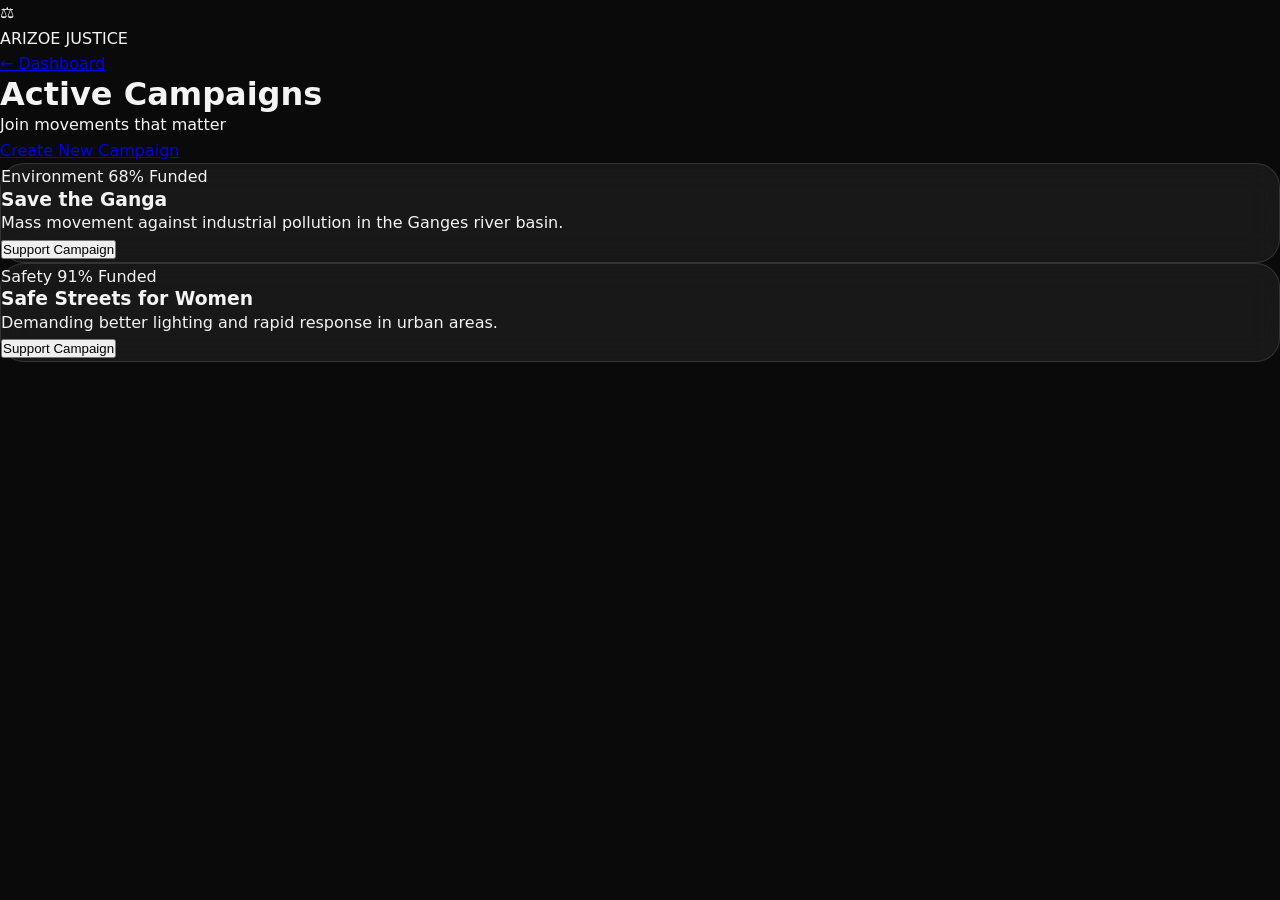
==== campaigns.html @ 851805fa "Create campaigns.html" ====
<!DOCTYPE html>
<html lang="en">
<head>
    <meta charset="UTF-8">
    <meta name="viewport" content="width=device-width, initial-scale=1.0">
    <meta name="description" content="ARIZOE JUSTICE - Campaigns">
    <title>Campaigns • ARIZOE JUSTICE</title>
    <link rel="stylesheet" href="style.css">
    <link rel="stylesheet" href="https://cdnjs.cloudflare.com/ajax/libs/font-awesome/6.5.1/css/all.min.css">
</head>
<body class="bg-zinc-950 text-zinc-100 min-h-screen">
    <!-- TOP BAR -->
    <header class="bg-zinc-900 border-b border-zinc-800 sticky top-0 z-50">
        <div class="max-w-screen-2xl mx-auto px-8 py-5 flex items-center justify-between">
            <div class="flex items-center gap-x-4">
                <div class="w-10 h-10 bg-gradient-to-br from-blue-500 to-cyan-400 rounded-2xl flex items-center justify-center text-3xl">⚖️</div>
                <div>
                    <span class="font-bold tracking-tighter text-3xl">ARIZOE</span>
                    <span class="font-bold tracking-tighter text-blue-400 text-3xl">JUSTICE</span>
                </div>
            </div>
            <a href="dashboard.html" class="text-blue-400 hover:text-blue-300">← Dashboard</a>
        </div>
    </header>

    <div class="max-w-6xl mx-auto px-6 py-12">
        <div class="flex justify-between items-end mb-12">
            <div>
                <h1 class="text-4xl font-bold tracking-tighter">Active Campaigns</h1>
                <p class="text-zinc-400">Join movements that matter</p>
            </div>
            <a href="#" class="bg-blue-600 hover:bg-blue-700 px-8 py-4 rounded-3xl">Create New Campaign</a>
        </div>

        <div class="grid md:grid-cols-2 lg:grid-cols-3 gap-8">
            <!-- Campaign Card 1 -->
            <div class="glass rounded-3xl overflow-hidden">
                <div class="h-48 bg-gradient-to-br from-teal-600 to-cyan-600"></div>
                <div class="p-8">
                    <div class="flex justify-between text-sm mb-4">
                        <span class="text-teal-400">Environment</span>
                        <span>68% Funded</span>
                    </div>
                    <h3 class="font-semibold text-xl mb-2">Save the Ganga</h3>
                    <p class="text-zinc-400 text-sm line-clamp-3">Mass movement against industrial pollution in the Ganges river basin.</p>
                    <button class="mt-8 w-full py-4 bg-white text-zinc-900 rounded-3xl font-semibold">Support Campaign</button>
                </div>
            </div>

            <!-- Campaign Card 2 -->
            <div class="glass rounded-3xl overflow-hidden">
                <div class="h-48 bg-gradient-to-br from-rose-600 to-pink-600"></div>
                <div class="p-8">
                    <div class="flex justify-between text-sm mb-4">
                        <span class="text-rose-400">Safety</span>
                        <span>91% Funded</span>
                    </div>
                    <h3 class="font-semibold text-xl mb-2">Safe Streets for Women</h3>
                    <p class="text-zinc-400 text-sm line-clamp-3">Demanding better lighting and rapid response in urban areas.</p>
                    <button class="mt-8 w-full py-4 bg-white text-zinc-900 rounded-3xl font-semibold">Support Campaign</button>
                </div>
            </div>
        </div>
    </div>

    <script src="script.js"></script>
</body>
</html>
---- style.css ----
/* ============================================= */
/* ARIZOE JUSTICE - style.css                  */
/* Modern Dark + Blue Gradient Theme           */
/* Glassmorphism | Mobile-First | Premium UI   */
/* ============================================= */

:root {
    /* Core Colors */
    --primary-blue: #3b82f6;
    --primary-blue-light: #60a5fa;
    --primary-cyan: #22d3ee;
    --dark-bg: #0a0a0a;
    --dark-surface: #171717;
    --dark-card: #262626;
    --text-primary: #f4f4f5;
    --text-secondary: #a3a3a3;
    --accent-emerald: #10b981;
    
    /* Gradients */
    --hero-gradient: linear-gradient(135deg, #0f172a 0%, #1e3a8a 100%);
    --blue-gradient: linear-gradient(90deg, #3b82f6, #22d3ee);
    
    /* Glassmorphism */
    --glass-bg: rgba(255, 255, 255, 0.06);
    --glass-border: rgba(255, 255, 255, 0.12);
    
    /* Typography */
    --font-heading: 'Playfair Display', system-ui, sans-serif;
    --font-body: 'Inter', system-ui, sans-serif;
}

/* Reset & Base Styles */
*,
*::before,
*::after {
    margin: 0;
    padding: 0;
    box-sizing: border-box;
}

body {
    font-family: var(--font-body);
    background-color: var(--dark-bg);
    color: var(--text-primary);
    line-height: 1.6;
    overflow-x: hidden;
}

h1, h2, h3, h4 {
    font-family: var(--font-heading);
    line-height: 1.1;
    font-weight: 700;
}

/* Utility Classes */
.container {
    max-width: 1280px;
    margin-left: auto;
    margin-right: auto;
    padding-left: 1.5rem;
    padding-right: 1.5rem;
}

.section-padding {
    padding-top: 6rem;
    padding-bottom: 6rem;
}

.glass {
    background: var(--glass-bg);
    backdrop-filter: blur(16px);
    border: 1px solid var(--glass-border);
    border-radius: 1.5rem;
}

.card-hover {
    transition: all 0.4s cubic-bezier(0.4, 0, 0.2, 1);
}

.card-hover:hover {
    transform: translateY(-12px);
    box-shadow: 0 30px 60px -15px rgb(59 130 246 / 0.25);
}

/* NAVIGATION */
nav {
    background-color: rgba(10, 10, 10, 0.95);
    backdrop-filter: blur(20px);
    border-bottom: 1px solid rgba(63, 63, 70, 0.6);
    position: sticky;
    top: 0;
    z-index: 1000;
    transition: all 0.3s ease;
}

.nav-logo {
    display: flex;
    align-items: center;
    gap: 12px;
    font-size: 1.75rem;
    font-weight: 800;
    letter-spacing: -0.05em;
}

.nav-menu {
    display: flex;
    align-items: center;
    gap: 2rem;
    list-style: none;
}

.nav-link {
    color: #d4d4d8;
    text-decoration: none;
    font-weight: 500;
    transition: all 0.3s ease;
    position: relative;
}

.nav-link:hover {
    color: var(--primary-blue-light);
}

.nav-link::after {
    content: '';
    position: absolute;
    width: 0;
    height: 2px;
    bottom: -4px;
    left: 0;
    background: var(--blue-gradient);
    transition: width 0.3s ease;
}

.nav-link:hover::after {
    width: 100%;
}

.login-btn {
    background: white;
    color: #0a0a0a;
    padding: 14px 32px;
    border-radius: 9999px;
    font-weight: 600;
    border: none;
    cursor: pointer;
    transition: all 0.3s ease;
}

.login-btn:hover {
    background: #bae6fd;
    transform: scale(1.05);
}

/* HERO */
.hero {
    min-height: 100vh;
    background: var(--hero-gradient);
    display: flex;
    align-items: center;
    position: relative;
    overflow: hidden;
}

.hero::before {
    content: '';
    position: absolute;
    inset: 0;
    background: radial-gradient(circle at 80% 30%, rgba(59, 130, 246, 0.35), transparent 60%);
    pointer-events: none;
}

.hero-content h1 {
    font-size: clamp(3rem, 8vw, 5.5rem);
    line-height: 1.05;
    letter-spacing: -0.04em;
}

.hero-content .subtitle {
    font-size: 1.35rem;
    color: #a3a3a3;
    max-width: 480px;
}

.hero-buttons {
    display: flex;
    flex-wrap: wrap;
    gap: 1rem;
}

.btn-primary {
    background: var(--primary-blue);
    color: white;
    padding: 18px 40px;
    border-radius: 9999px;
    font-size: 1.1rem;
    font-weight: 600;
    display: inline-flex;
    align-items: center;
    gap: 12px;
    border: none;
    cursor: pointer;
    transition: all 0.4s cubic-bezier(0.4, 0, 0.2, 1);
}

.btn-primary:hover {
    background: #2563eb;
    transform: translateY(-3px);
    box-shadow: 0 20px 25px -5px rgb(59 130 246 / 0.4);
}

.btn-secondary {
    background: transparent;
    color: white;
    border: 2px solid rgba(255,255,255,0.4);
    padding: 18px 40px;
    border-radius: 9999px;
    font-size: 1.1rem;
    font-weight: 600;
    transition: all 0.4s ease;
}

.btn-secondary:hover {
    border-color: white;
    background: rgba(255,255,255,0.1);
}

/* SOCIAL NETWORK SECTION */
.social-grid {
    display: grid;
    grid-template-columns: repeat(auto-fit, minmax(140px, 1fr));
    gap: 1.5rem;
}

.social-card {
    padding: 2rem 1.5rem;
    text-align: center;
    transition: all 0.4s ease;
}

.social-card:hover {
    transform: translateY(-8px);
}

/* MOVEMENT SECTION */
.value-card {
    padding: 2.5rem;
    height: 100%;
    transition: all 0.4s ease;
}

.value-card:hover {
    transform: translateY(-15px);
}

/* CAMPAIGNS */
.campaign-card {
    background: var(--dark-card);
    border-radius: 1.75rem;
    overflow: hidden;
    transition: all 0.5s cubic-bezier(0.4, 0, 0.2, 1);
}

.campaign-card:hover {
    transform: scale(1.03);
}

.progress-bar {
    height: 6px;
    background: var(--blue-gradient);
    border-radius: 9999px;
}

/* COMPLAINT PORTAL */
.complaint-grid {
    display: grid;
    grid-template-columns: repeat(auto-fit, minmax(260px, 1fr));
    gap: 2rem;
}

/* AI FACT CHECK */
.ai-card {
    transition: all 0.4s ease;
}

.ai-card:hover {
    border-color: var(--primary-cyan);
}

/* LAW LIBRARY */
.law-grid {
    display: grid;
    grid-template-columns: repeat(auto-fit, minmax(240px, 1fr));
    gap: 1.75rem;
}

.law-card {
    padding: 2.25rem;
    height: 260px;
    display: flex;
    flex-direction: column;
    justify-content: space-between;
    transition: all 0.4s ease;
}

/* DASHBOARD COUNTERS */
.counter {
    font-size: 3.25rem;
    font-weight: 700;
    font-family: monospace;
    background: linear-gradient(90deg, #60a5fa, #a5f3fc);
    -webkit-background-clip: text;
    -webkit-text-fill-color: transparent;
}

/* NEWS & VIDEO CARDS */
.news-card,
.video-card {
    transition: all 0.4s ease;
}

.news-card:hover img,
.video-card:hover img {
    transform: scale(1.08);
}

/* FOOTER */
footer {
    background: #050505;
}

/* Responsive Adjustments */
@media (max-width: 768px) {
    .nav-menu {
        display: none;
    }
    
    .hero-content h1 {
        font-size: 3.2rem;
    }
    
    .section-padding {
        padding-top: 4rem;
        padding-bottom: 4rem;
    }
}

@media (min-width: 1024px) {
    .hero-content {
        max-width: 580px;
    }
}

/* Animations */
@keyframes fadeInUp {
    from {
        opacity: 0;
        transform: translateY(40px);
    }
    to {
        opacity: 1;
        transform: translateY(0);
    }
}

.fade-in-up {
    animation: fadeInUp 0.8s ease forwards;
}

/* Scroll Indicator */
.scroll-indicator {
    animation: bounce 2s infinite;
}

@keyframes bounce {
    0%, 20% { transform: translateY(0); }
    50% { transform: translateY(15px); }
    80%, 100% { transform: translateY(0); }
}

/* Button Focus States for Accessibility */
button:focus-visible,
a:focus-visible {
    outline: 3px solid var(--primary-blue-light);
    outline-offset: 4px;
}

/* Final Polish */
body {
    scroll-behavior: smooth;
      }
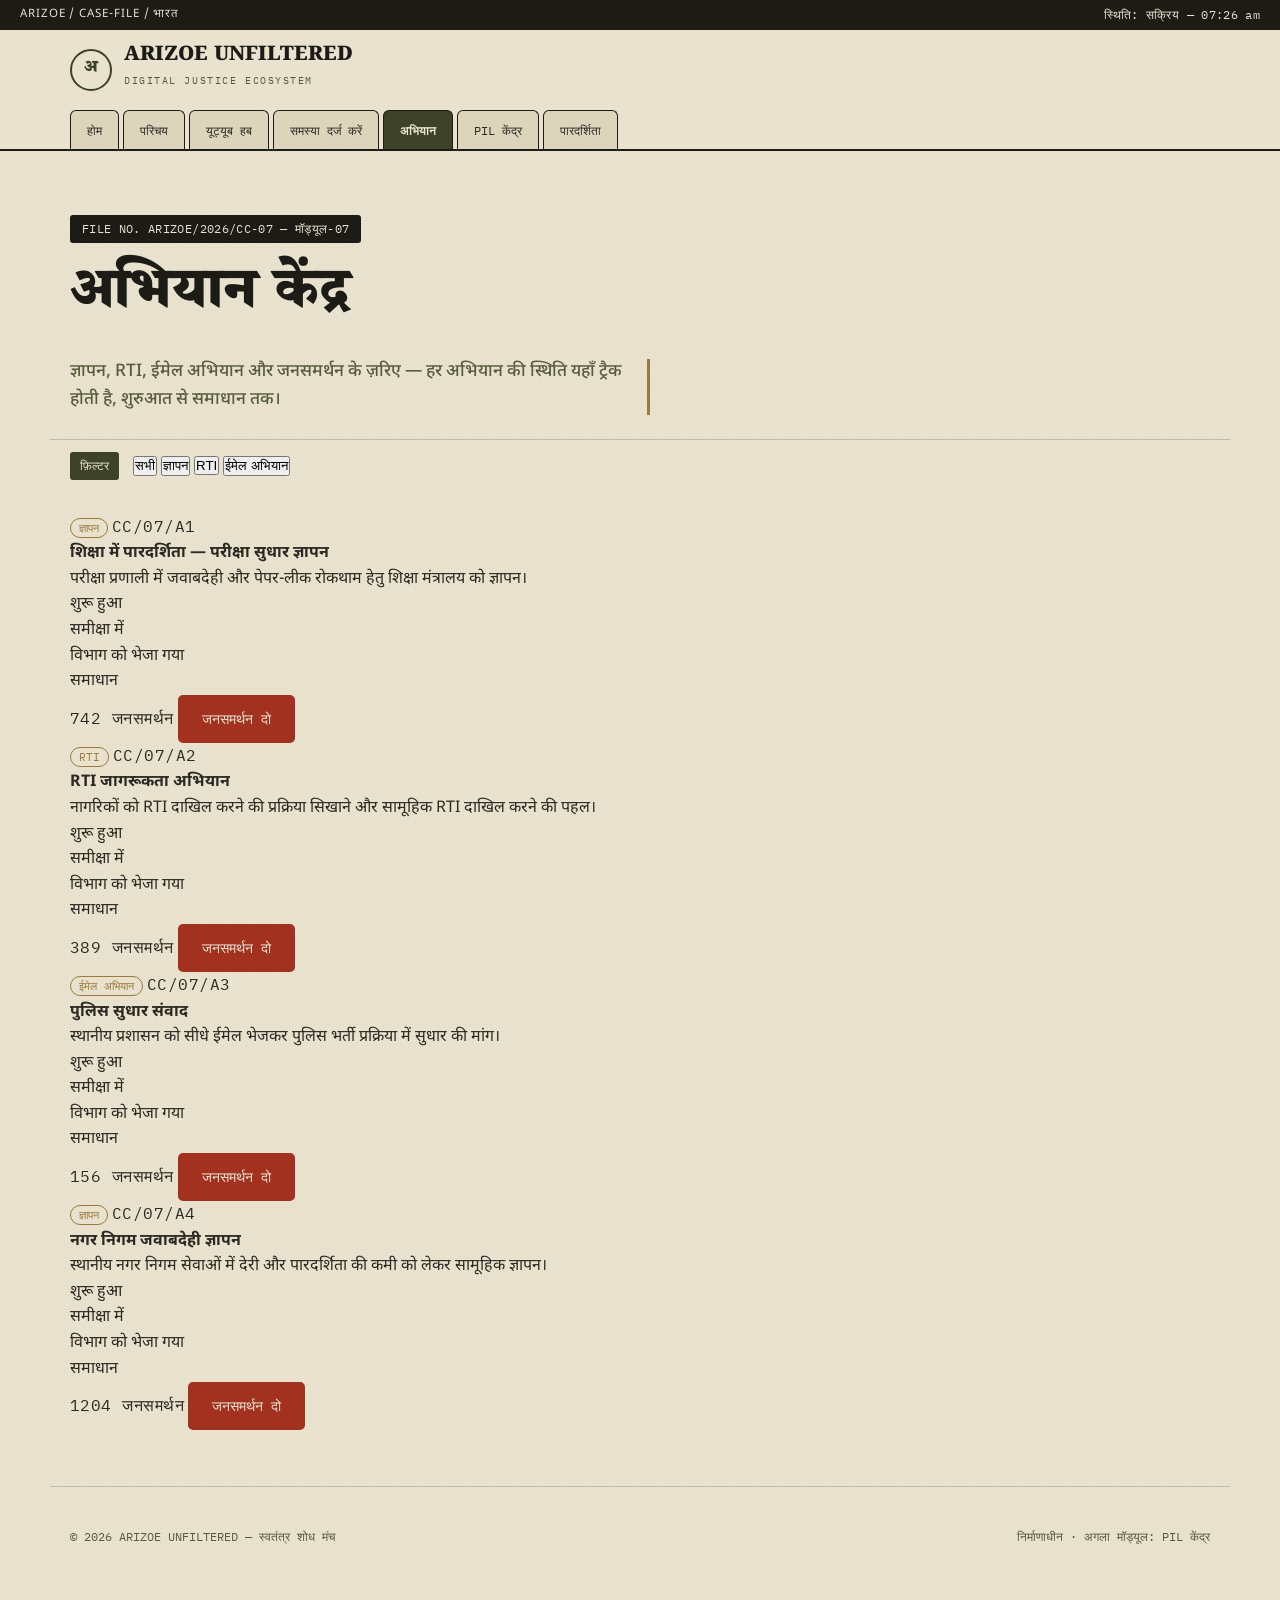
==== commit b5ac7a79: "Update campaigns.html" ====
--- a/campaigns.html
+++ b/campaigns.html
@@ -1,68 +1,154 @@
 <!DOCTYPE html>
-<html lang="en">
+<html lang="hi">
 <head>
-    <meta charset="UTF-8">
-    <meta name="viewport" content="width=device-width, initial-scale=1.0">
-    <meta name="description" content="ARIZOE JUSTICE - Campaigns">
-    <title>Campaigns • ARIZOE JUSTICE</title>
-    <link rel="stylesheet" href="style.css">
-    <link rel="stylesheet" href="https://cdnjs.cloudflare.com/ajax/libs/font-awesome/6.5.1/css/all.min.css">
+<meta charset="UTF-8">
+<meta name="viewport" content="width=device-width, initial-scale=1.0">
+<title>अभियान केंद्र — ARIZOE UNFILTERED</title>
+<link rel="preconnect" href="https://fonts.googleapis.com">
+<link href="https://fonts.googleapis.com/css2?family=Noto+Serif+Devanagari:wght@500;700;900&family=Noto+Sans+Devanagari:wght@400;500;600&family=IBM+Plex+Mono:wght@400;500;600&display=swap" rel="stylesheet">
+<link rel="stylesheet" href="style.css">
 </head>
-<body class="bg-zinc-950 text-zinc-100 min-h-screen">
-    <!-- TOP BAR -->
-    <header class="bg-zinc-900 border-b border-zinc-800 sticky top-0 z-50">
-        <div class="max-w-screen-2xl mx-auto px-8 py-5 flex items-center justify-between">
-            <div class="flex items-center gap-x-4">
-                <div class="w-10 h-10 bg-gradient-to-br from-blue-500 to-cyan-400 rounded-2xl flex items-center justify-center text-3xl">⚖️</div>
-                <div>
-                    <span class="font-bold tracking-tighter text-3xl">ARIZOE</span>
-                    <span class="font-bold tracking-tighter text-blue-400 text-3xl">JUSTICE</span>
-                </div>
-            </div>
-            <a href="dashboard.html" class="text-blue-400 hover:text-blue-300">← Dashboard</a>
+<body>
+
+<div class="filestrip">
+  <span>ARIZOE / CASE-FILE / भारत</span>
+  <span class="mono" id="liveClock">स्थिति: सक्रिय</span>
+</div>
+
+<header>
+  <div class="navbar">
+    <div class="brand">
+      <a href="index.html" style="display:flex;align-items:center;gap:12px;">
+        <div class="seal">अ</div>
+        <div class="brand-text">
+          <h1>ARIZOE UNFILTERED</h1>
+          <span>Digital Justice Ecosystem</span>
         </div>
-    </header>
+      </a>
+    </div>
+  </div>
+  <nav class="tabs">
+    <a href="index.html#home" data-tab>होम</a>
+    <a href="index.html#about" data-tab>परिचय</a>
+    <a href="index.html#hub" data-tab>यूट्यूब हब</a>
+    <a href="complaint.html" data-tab>समस्या दर्ज करें</a>
+    <a href="campaigns.html" class="active" data-tab>अभियान</a>
+    <a href="pil.html" data-tab>PIL केंद्र</a>
+    <a href="#" data-tab data-soon>पारदर्शिता</a>
+  </nav>
+</header>
 
-    <div class="max-w-6xl mx-auto px-6 py-12">
-        <div class="flex justify-between items-end mb-12">
-            <div>
-                <h1 class="text-4xl font-bold tracking-tighter">Active Campaigns</h1>
-                <p class="text-zinc-400">Join movements that matter</p>
-            </div>
-            <a href="#" class="bg-blue-600 hover:bg-blue-700 px-8 py-4 rounded-3xl">Create New Campaign</a>
-        </div>
+<section class="hero" style="padding-bottom:24px;">
+  <span class="file-tag mono">FILE NO. ARIZOE/2026/CC-07 — मॉड्यूल-07</span>
+  <h2>अभियान केंद्र</h2>
+  <p class="hero-quote">ज्ञापन, RTI, ईमेल अभियान और जनसमर्थन के ज़रिए — हर अभियान की स्थिति यहाँ ट्रैक होती है, शुरुआत से समाधान तक।</p>
+</section>
 
-        <div class="grid md:grid-cols-2 lg:grid-cols-3 gap-8">
-            <!-- Campaign Card 1 -->
-            <div class="glass rounded-3xl overflow-hidden">
-                <div class="h-48 bg-gradient-to-br from-teal-600 to-cyan-600"></div>
-                <div class="p-8">
-                    <div class="flex justify-between text-sm mb-4">
-                        <span class="text-teal-400">Environment</span>
-                        <span>68% Funded</span>
-                    </div>
-                    <h3 class="font-semibold text-xl mb-2">Save the Ganga</h3>
-                    <p class="text-zinc-400 text-sm line-clamp-3">Mass movement against industrial pollution in the Ganges river basin.</p>
-                    <button class="mt-8 w-full py-4 bg-white text-zinc-900 rounded-3xl font-semibold">Support Campaign</button>
-                </div>
-            </div>
+<section class="module" style="padding-top:12px;">
+  <div class="module-head">
+    <span class="module-num">फ़िल्टर</span>
+    <div class="filter-row" id="filterRow">
+      <button class="filter-chip active" data-filter="all">सभी</button>
+      <button class="filter-chip" data-filter="ज्ञापन">ज्ञापन</button>
+      <button class="filter-chip" data-filter="RTI">RTI</button>
+      <button class="filter-chip" data-filter="ईमेल अभियान">ईमेल अभियान</button>
+    </div>
+  </div>
 
-            <!-- Campaign Card 2 -->
-            <div class="glass rounded-3xl overflow-hidden">
-                <div class="h-48 bg-gradient-to-br from-rose-600 to-pink-600"></div>
-                <div class="p-8">
-                    <div class="flex justify-between text-sm mb-4">
-                        <span class="text-rose-400">Safety</span>
-                        <span>91% Funded</span>
-                    </div>
-                    <h3 class="font-semibold text-xl mb-2">Safe Streets for Women</h3>
-                    <p class="text-zinc-400 text-sm line-clamp-3">Demanding better lighting and rapid response in urban areas.</p>
-                    <button class="mt-8 w-full py-4 bg-white text-zinc-900 rounded-3xl font-semibold">Support Campaign</button>
-                </div>
-            </div>
-        </div>
+  <div class="campaign-list" id="campaignList">
+
+    <div class="campaign-card" data-type="ज्ञापन">
+      <div class="campaign-top">
+        <span class="pill">ज्ञापन</span>
+        <span class="campaign-id mono">CC/07/A1</span>
+      </div>
+      <h4>शिक्षा में पारदर्शिता — परीक्षा सुधार ज्ञापन</h4>
+      <p>परीक्षा प्रणाली में जवाबदेही और पेपर-लीक रोकथाम हेतु शिक्षा मंत्रालय को ज्ञापन।</p>
+
+      <div class="status-track">
+        <div class="status-step done">शुरू हुआ</div>
+        <div class="status-step done">समीक्षा में</div>
+        <div class="status-step active">विभाग को भेजा गया</div>
+        <div class="status-step">समाधान</div>
+      </div>
+
+      <div class="campaign-foot">
+        <span class="support-count mono"><span class="count-num">742</span> जनसमर्थन</span>
+        <button class="btn btn-primary support-btn">जनसमर्थन दो</button>
+      </div>
     </div>
 
-    <script src="script.js"></script>
+    <div class="campaign-card" data-type="RTI">
+      <div class="campaign-top">
+        <span class="pill">RTI</span>
+        <span class="campaign-id mono">CC/07/A2</span>
+      </div>
+      <h4>RTI जागरूकता अभियान</h4>
+      <p>नागरिकों को RTI दाखिल करने की प्रक्रिया सिखाने और सामूहिक RTI दाखिल करने की पहल।</p>
+
+      <div class="status-track">
+        <div class="status-step done">शुरू हुआ</div>
+        <div class="status-step active">समीक्षा में</div>
+        <div class="status-step">विभाग को भेजा गया</div>
+        <div class="status-step">समाधान</div>
+      </div>
+
+      <div class="campaign-foot">
+        <span class="support-count mono"><span class="count-num">389</span> जनसमर्थन</span>
+        <button class="btn btn-primary support-btn">जनसमर्थन दो</button>
+      </div>
+    </div>
+
+    <div class="campaign-card" data-type="ईमेल अभियान">
+      <div class="campaign-top">
+        <span class="pill">ईमेल अभियान</span>
+        <span class="campaign-id mono">CC/07/A3</span>
+      </div>
+      <h4>पुलिस सुधार संवाद</h4>
+      <p>स्थानीय प्रशासन को सीधे ईमेल भेजकर पुलिस भर्ती प्रक्रिया में सुधार की मांग।</p>
+
+      <div class="status-track">
+        <div class="status-step active">शुरू हुआ</div>
+        <div class="status-step">समीक्षा में</div>
+        <div class="status-step">विभाग को भेजा गया</div>
+        <div class="status-step">समाधान</div>
+      </div>
+
+      <div class="campaign-foot">
+        <span class="support-count mono"><span class="count-num">156</span> जनसमर्थन</span>
+        <button class="btn btn-primary support-btn">जनसमर्थन दो</button>
+      </div>
+    </div>
+
+    <div class="campaign-card" data-type="ज्ञापन">
+      <div class="campaign-top">
+        <span class="pill">ज्ञापन</span>
+        <span class="campaign-id mono">CC/07/A4</span>
+      </div>
+      <h4>नगर निगम जवाबदेही ज्ञापन</h4>
+      <p>स्थानीय नगर निगम सेवाओं में देरी और पारदर्शिता की कमी को लेकर सामूहिक ज्ञापन।</p>
+
+      <div class="status-track">
+        <div class="status-step done">शुरू हुआ</div>
+        <div class="status-step done">समीक्षा में</div>
+        <div class="status-step done">विभाग को भेजा गया</div>
+        <div class="status-step active">समाधान</div>
+      </div>
+
+      <div class="campaign-foot">
+        <span class="support-count mono"><span class="count-num">1204</span> जनसमर्थन</span>
+        <button class="btn btn-primary support-btn">जनसमर्थन दो</button>
+      </div>
+    </div>
+
+  </div>
+</section>
+
+<footer>
+  <span>© 2026 ARIZOE UNFILTERED — स्वतंत्र शोध मंच</span>
+  <span>निर्माणाधीन · अगला मॉड्यूल: PIL केंद्र</span>
+</footer>
+
+<script src="script.js"></script>
 </body>
 </html>
--- a/style.css
+++ b/style.css
@@ -1,391 +1,370 @@
-/* ============================================= */
-/* ARIZOE JUSTICE - style.css                  */
-/* Modern Dark + Blue Gradient Theme           */
-/* Glassmorphism | Mobile-First | Premium UI   */
-/* ============================================= */
-
-:root {
-    /* Core Colors */
-    --primary-blue: #3b82f6;
-    --primary-blue-light: #60a5fa;
-    --primary-cyan: #22d3ee;
-    --dark-bg: #0a0a0a;
-    --dark-surface: #171717;
-    --dark-card: #262626;
-    --text-primary: #f4f4f5;
-    --text-secondary: #a3a3a3;
-    --accent-emerald: #10b981;
-    
-    /* Gradients */
-    --hero-gradient: linear-gradient(135deg, #0f172a 0%, #1e3a8a 100%);
-    --blue-gradient: linear-gradient(90deg, #3b82f6, #22d3ee);
-    
-    /* Glassmorphism */
-    --glass-bg: rgba(255, 255, 255, 0.06);
-    --glass-border: rgba(255, 255, 255, 0.12);
-    
-    /* Typography */
-    --font-heading: 'Playfair Display', system-ui, sans-serif;
-    --font-body: 'Inter', system-ui, sans-serif;
-}
-
-/* Reset & Base Styles */
-*,
-*::before,
-*::after {
-    margin: 0;
-    padding: 0;
-    box-sizing: border-box;
-}
-
-body {
-    font-family: var(--font-body);
-    background-color: var(--dark-bg);
-    color: var(--text-primary);
-    line-height: 1.6;
-    overflow-x: hidden;
-}
-
-h1, h2, h3, h4 {
-    font-family: var(--font-heading);
-    line-height: 1.1;
-    font-weight: 700;
-}
-
-/* Utility Classes */
-.container {
-    max-width: 1280px;
-    margin-left: auto;
-    margin-right: auto;
-    padding-left: 1.5rem;
-    padding-right: 1.5rem;
-}
-
-.section-padding {
-    padding-top: 6rem;
-    padding-bottom: 6rem;
-}
-
-.glass {
-    background: var(--glass-bg);
-    backdrop-filter: blur(16px);
-    border: 1px solid var(--glass-border);
-    border-radius: 1.5rem;
-}
-
-.card-hover {
-    transition: all 0.4s cubic-bezier(0.4, 0, 0.2, 1);
-}
-
-.card-hover:hover {
-    transform: translateY(-12px);
-    box-shadow: 0 30px 60px -15px rgb(59 130 246 / 0.25);
-}
-
-/* NAVIGATION */
-nav {
-    background-color: rgba(10, 10, 10, 0.95);
-    backdrop-filter: blur(20px);
-    border-bottom: 1px solid rgba(63, 63, 70, 0.6);
-    position: sticky;
-    top: 0;
-    z-index: 1000;
-    transition: all 0.3s ease;
-}
-
-.nav-logo {
-    display: flex;
-    align-items: center;
-    gap: 12px;
-    font-size: 1.75rem;
-    font-weight: 800;
-    letter-spacing: -0.05em;
-}
-
-.nav-menu {
-    display: flex;
-    align-items: center;
-    gap: 2rem;
-    list-style: none;
-}
-
-.nav-link {
-    color: #d4d4d8;
-    text-decoration: none;
-    font-weight: 500;
-    transition: all 0.3s ease;
-    position: relative;
-}
-
-.nav-link:hover {
-    color: var(--primary-blue-light);
-}
-
-.nav-link::after {
-    content: '';
-    position: absolute;
-    width: 0;
-    height: 2px;
-    bottom: -4px;
-    left: 0;
-    background: var(--blue-gradient);
-    transition: width 0.3s ease;
-}
-
-.nav-link:hover::after {
-    width: 100%;
-}
-
-.login-btn {
-    background: white;
-    color: #0a0a0a;
-    padding: 14px 32px;
-    border-radius: 9999px;
-    font-weight: 600;
-    border: none;
-    cursor: pointer;
-    transition: all 0.3s ease;
-}
-
-.login-btn:hover {
-    background: #bae6fd;
-    transform: scale(1.05);
-}
-
-/* HERO */
-.hero {
-    min-height: 100vh;
-    background: var(--hero-gradient);
-    display: flex;
-    align-items: center;
-    position: relative;
-    overflow: hidden;
-}
-
-.hero::before {
-    content: '';
-    position: absolute;
-    inset: 0;
-    background: radial-gradient(circle at 80% 30%, rgba(59, 130, 246, 0.35), transparent 60%);
-    pointer-events: none;
-}
-
-.hero-content h1 {
-    font-size: clamp(3rem, 8vw, 5.5rem);
-    line-height: 1.05;
-    letter-spacing: -0.04em;
-}
-
-.hero-content .subtitle {
-    font-size: 1.35rem;
-    color: #a3a3a3;
-    max-width: 480px;
-}
-
-.hero-buttons {
-    display: flex;
-    flex-wrap: wrap;
-    gap: 1rem;
-}
-
-.btn-primary {
-    background: var(--primary-blue);
-    color: white;
-    padding: 18px 40px;
-    border-radius: 9999px;
-    font-size: 1.1rem;
-    font-weight: 600;
-    display: inline-flex;
-    align-items: center;
-    gap: 12px;
-    border: none;
-    cursor: pointer;
-    transition: all 0.4s cubic-bezier(0.4, 0, 0.2, 1);
-}
-
-.btn-primary:hover {
-    background: #2563eb;
-    transform: translateY(-3px);
-    box-shadow: 0 20px 25px -5px rgb(59 130 246 / 0.4);
-}
-
-.btn-secondary {
-    background: transparent;
-    color: white;
-    border: 2px solid rgba(255,255,255,0.4);
-    padding: 18px 40px;
-    border-radius: 9999px;
-    font-size: 1.1rem;
-    font-weight: 600;
-    transition: all 0.4s ease;
-}
-
-.btn-secondary:hover {
-    border-color: white;
-    background: rgba(255,255,255,0.1);
-}
-
-/* SOCIAL NETWORK SECTION */
-.social-grid {
-    display: grid;
-    grid-template-columns: repeat(auto-fit, minmax(140px, 1fr));
-    gap: 1.5rem;
-}
-
-.social-card {
-    padding: 2rem 1.5rem;
-    text-align: center;
-    transition: all 0.4s ease;
-}
-
-.social-card:hover {
-    transform: translateY(-8px);
-}
-
-/* MOVEMENT SECTION */
-.value-card {
-    padding: 2.5rem;
-    height: 100%;
-    transition: all 0.4s ease;
-}
-
-.value-card:hover {
-    transform: translateY(-15px);
-}
-
-/* CAMPAIGNS */
-.campaign-card {
-    background: var(--dark-card);
-    border-radius: 1.75rem;
-    overflow: hidden;
-    transition: all 0.5s cubic-bezier(0.4, 0, 0.2, 1);
-}
-
-.campaign-card:hover {
-    transform: scale(1.03);
-}
-
-.progress-bar {
-    height: 6px;
-    background: var(--blue-gradient);
-    border-radius: 9999px;
-}
-
-/* COMPLAINT PORTAL */
-.complaint-grid {
-    display: grid;
-    grid-template-columns: repeat(auto-fit, minmax(260px, 1fr));
-    gap: 2rem;
-}
-
-/* AI FACT CHECK */
-.ai-card {
-    transition: all 0.4s ease;
-}
-
-.ai-card:hover {
-    border-color: var(--primary-cyan);
-}
-
-/* LAW LIBRARY */
-.law-grid {
-    display: grid;
-    grid-template-columns: repeat(auto-fit, minmax(240px, 1fr));
-    gap: 1.75rem;
-}
-
-.law-card {
-    padding: 2.25rem;
-    height: 260px;
-    display: flex;
-    flex-direction: column;
-    justify-content: space-between;
-    transition: all 0.4s ease;
-}
-
-/* DASHBOARD COUNTERS */
-.counter {
-    font-size: 3.25rem;
-    font-weight: 700;
-    font-family: monospace;
-    background: linear-gradient(90deg, #60a5fa, #a5f3fc);
-    -webkit-background-clip: text;
-    -webkit-text-fill-color: transparent;
-}
-
-/* NEWS & VIDEO CARDS */
-.news-card,
-.video-card {
-    transition: all 0.4s ease;
-}
-
-.news-card:hover img,
-.video-card:hover img {
-    transform: scale(1.08);
-}
-
-/* FOOTER */
-footer {
-    background: #050505;
-}
-
-/* Responsive Adjustments */
-@media (max-width: 768px) {
-    .nav-menu {
-        display: none;
-    }
-    
-    .hero-content h1 {
-        font-size: 3.2rem;
-    }
-    
-    .section-padding {
-        padding-top: 4rem;
-        padding-bottom: 4rem;
-    }
-}
-
-@media (min-width: 1024px) {
-    .hero-content {
-        max-width: 580px;
-    }
-}
-
-/* Animations */
-@keyframes fadeInUp {
-    from {
-        opacity: 0;
-        transform: translateY(40px);
-    }
-    to {
-        opacity: 1;
-        transform: translateY(0);
-    }
-}
-
-.fade-in-up {
-    animation: fadeInUp 0.8s ease forwards;
-}
-
-/* Scroll Indicator */
-.scroll-indicator {
-    animation: bounce 2s infinite;
-}
-
-@keyframes bounce {
-    0%, 20% { transform: translateY(0); }
-    50% { transform: translateY(15px); }
-    80%, 100% { transform: translateY(0); }
-}
-
-/* Button Focus States for Accessibility */
-button:focus-visible,
-a:focus-visible {
-    outline: 3px solid var(--primary-blue-light);
-    outline-offset: 4px;
-}
-
-/* Final Polish */
-body {
-    scroll-behavior: smooth;
-      }
+:root{
+    --paper:#E8E2CF;
+    --paper-dark:#DCD4BB;
+    --ink:#1C1B16;
+    --charcoal:#2B2A22;
+    --olive:#3E4229;
+    --olive-light:#565B3A;
+    --stamp:#A3311F;
+    --gold:#9C7A3C;
+    --line:rgba(28,27,22,0.18);
+  }
+  *{box-sizing:border-box;margin:0;padding:0;}
+  html{scroll-behavior:smooth;}
+  body{
+    background:var(--paper);
+    background-image:
+      radial-gradient(rgba(28,27,22,0.03) 1px, transparent 1px);
+    background-size: 3px 3px;
+    color:var(--charcoal);
+    font-family:'Noto Sans Devanagari','Noto Sans',sans-serif;
+    line-height:1.6;
+    overflow-x:hidden;
+  }
+  .mono{font-family:'IBM Plex Mono',monospace;letter-spacing:0.03em;}
+  h1,h2,h3{font-family:'Noto Serif Devanagari',serif;color:var(--ink);}
+  a{color:inherit;text-decoration:none;}
+  ::selection{background:var(--stamp);color:var(--paper);}
+
+  /* ---------- top strip ---------- */
+  .filestrip{
+    background:var(--ink);
+    color:var(--paper);
+    font-size:0.72rem;
+    padding:6px 20px;
+    display:flex;
+    justify-content:space-between;
+    letter-spacing:0.08em;
+  }
+
+  /* ---------- nav / folder tabs ---------- */
+  header{
+    position:sticky;top:0;z-index:50;
+    background:var(--paper);
+    border-bottom:2px solid var(--ink);
+  }
+  .navbar{
+    max-width:1180px;margin:0 auto;
+    display:flex;align-items:center;justify-content:space-between;
+    padding:16px 20px 0 20px;
+  }
+  .brand{display:flex;align-items:center;gap:12px;}
+  .seal{
+    width:42px;height:42px;border-radius:50%;
+    border:2.5px solid var(--olive);
+    display:flex;align-items:center;justify-content:center;
+    font-family:'Noto Serif Devanagari',serif;font-weight:900;
+    color:var(--olive);font-size:1.1rem;
+    flex-shrink:0;
+  }
+  .brand-text h1{font-size:1.25rem;font-weight:900;line-height:1.1;}
+  .brand-text span{font-size:0.65rem;letter-spacing:0.15em;color:var(--olive-light);text-transform:uppercase;font-family:'IBM Plex Mono',monospace;}
+
+  .tabs{
+    max-width:1180px;margin:14px auto 0 auto;
+    display:flex;gap:4px;padding:0 20px;
+    overflow-x:auto;
+  }
+  .tabs a{
+    font-family:'IBM Plex Mono',monospace;
+    font-size:0.78rem;
+    padding:10px 16px;
+    background:var(--paper-dark);
+    border:1.5px solid var(--ink);
+    border-bottom:none;
+    border-radius:6px 6px 0 0;
+    white-space:nowrap;
+    color:var(--charcoal);
+    position:relative;
+    top:2px;
+  }
+  .tabs a.active{
+    background:var(--olive);
+    color:var(--paper);
+    font-weight:600;
+  }
+  .tabs a:not(.active):hover{background:#cfc6a8;}
+
+  /* ---------- hero ---------- */
+  .hero{
+    max-width:1180px;margin:0 auto;
+    padding:64px 20px 56px 20px;
+    border-bottom:1px solid var(--line);
+    position:relative;
+  }
+  .file-tag{
+    display:inline-block;
+    font-size:0.72rem;
+    background:var(--ink);color:var(--paper);
+    padding:5px 12px;border-radius:3px;
+    margin-bottom:22px;
+  }
+  .hero h2{
+    font-size:clamp(2.1rem,5.4vw,3.6rem);
+    font-weight:900;
+    line-height:1.18;
+    max-width:15ch;
+  }
+  .hero .accent{color:var(--stamp);}
+  .hero-quote{
+    margin-top:26px;
+    max-width:58ch;
+    font-size:1.08rem;
+    color:var(--olive-light);
+    border-right:3px solid var(--gold);
+    padding-right:18px;
+    font-weight:500;
+  }
+  .stamp-badge{
+    position:absolute;
+    top:50px;right:20px;
+    width:118px;height:118px;
+    border:3px solid var(--stamp);
+    border-radius:50%;
+    color:var(--stamp);
+    display:flex;align-items:center;justify-content:center;
+    text-align:center;
+    font-family:'IBM Plex Mono',monospace;
+    font-size:0.68rem;font-weight:600;
+    transform:rotate(-14deg);
+    opacity:0.85;
+    line-height:1.3;
+  }
+  .hero-cta{
+    margin-top:32px;
+    display:flex;gap:14px;flex-wrap:wrap;
+  }
+  .btn{
+    font-family:'IBM Plex Mono',monospace;
+    font-size:0.85rem;
+    padding:13px 22px;
+    border-radius:5px;
+    border:2px solid var(--ink);
+    cursor:pointer;
+    transition:transform 0.15s ease;
+  }
+  .btn:hover{transform:translateY(-2px);}
+  .btn-primary{background:var(--stamp);color:var(--paper);border-color:var(--stamp);}
+  .btn-ghost{background:transparent;color:var(--ink);}
+
+  .search-row{
+    margin-top:38px;
+    max-width:520px;
+    display:flex;
+    border:2px solid var(--ink);
+    border-radius:6px;
+    overflow:hidden;
+  }
+  .search-row input{
+    flex:1;border:none;background:var(--paper);
+    padding:13px 14px;font-family:'Noto Sans Devanagari';font-size:0.92rem;color:var(--charcoal);
+    outline:none;
+  }
+  .search-row button{
+    border:none;background:var(--ink);color:var(--paper);
+    padding:0 20px;font-family:'IBM Plex Mono';font-size:0.8rem;cursor:pointer;
+  }
+
+  /* ---------- section shell ---------- */
+  section.module{
+    max-width:1180px;margin:0 auto;
+    padding:56px 20px;
+    border-bottom:1px solid var(--line);
+  }
+  .module-head{
+    display:flex;align-items:baseline;gap:14px;
+    margin-bottom:34px;
+  }
+  .module-num{
+    font-family:'IBM Plex Mono',monospace;
+    font-size:0.78rem;
+    color:var(--paper);
+    background:var(--olive);
+    padding:4px 10px;border-radius:3px;
+  }
+  .module-head h3{font-size:1.7rem;font-weight:700;}
+
+  /* trending / quick strip on home */
+  .grid-3{display:grid;grid-template-columns:repeat(3,1fr);gap:18px;}
+  .grid-2{display:grid;grid-template-columns:2fr 1fr;gap:22px;}
+  @media(max-width:820px){.grid-3{grid-template-columns:1fr;} .grid-2{grid-template-columns:1fr;}}
+
+  .card{
+    background:var(--paper);
+    border:1.5px solid var(--ink);
+    border-radius:8px;
+    padding:20px;
+    position:relative;
+  }
+  .card h4{font-size:1.02rem;margin-bottom:8px;font-weight:600;font-family:'Noto Serif Devanagari';}
+  .card p{font-size:0.88rem;color:var(--olive-light);}
+  .tag-row{margin-top:12px;display:flex;gap:6px;flex-wrap:wrap;}
+  .pill{
+    font-family:'IBM Plex Mono';font-size:0.66rem;
+    border:1px solid var(--gold);color:var(--gold);
+    padding:2px 8px;border-radius:20px;
+  }
+
+  .video-frame{
+    background:var(--ink);
+    border-radius:8px;
+    aspect-ratio:16/9;
+    display:flex;align-items:center;justify-content:center;
+    color:var(--paper);
+    font-family:'IBM Plex Mono';
+    font-size:0.85rem;
+    position:relative;
+    overflow:hidden;
+  }
+  .video-frame::before{
+    content:"";position:absolute;inset:0;
+    background:repeating-linear-gradient(45deg,rgba(232,226,207,0.03) 0 2px,transparent 2px 10px);
+  }
+  .play-dot{
+    width:56px;height:56px;border-radius:50%;
+    background:var(--stamp);
+    display:flex;align-items:center;justify-content:center;
+    color:var(--paper);font-size:1.3rem;
+    margin-bottom:10px;
+  }
+
+  .stat-strip{
+    display:grid;grid-template-columns:repeat(4,1fr);
+    border:1.5px solid var(--ink);border-radius:8px;overflow:hidden;
+  }
+  .stat-strip div{
+    padding:20px;text-align:center;border-right:1px solid var(--line);
+  }
+  .stat-strip div:last-child{border-right:none;}
+  .stat-strip .num{font-family:'IBM Plex Mono';font-size:1.6rem;font-weight:600;color:var(--stamp);}
+  .stat-strip .lbl{font-size:0.75rem;color:var(--olive-light);margin-top:4px;}
+  @media(max-width:700px){.stat-strip{grid-template-columns:1fr 1fr;}}
+
+  /* about */
+  .about-list{display:flex;flex-direction:column;gap:26px;}
+  .about-item{
+    display:grid;grid-template-columns:180px 1fr;gap:24px;
+    padding-bottom:26px;border-bottom:1px dashed var(--line);
+  }
+  .about-item:last-child{border-bottom:none;}
+  .about-item .lbl{
+    font-family:'IBM Plex Mono';font-size:0.78rem;color:var(--olive);
+    text-transform:uppercase;letter-spacing:0.05em;
+  }
+  .about-item h4{font-size:1.15rem;margin-bottom:8px;}
+  .about-item p{font-size:0.94rem;color:var(--charcoal);}
+  @media(max-width:700px){.about-item{grid-template-columns:1fr;gap:8px;}}
+
+  /* youtube hub */
+  .yt-grid{display:grid;grid-template-columns:repeat(3,1fr);gap:20px;}
+  @media(max-width:900px){.yt-grid{grid-template-columns:repeat(2,1fr);}}
+  @media(max-width:600px){.yt-grid{grid-template-columns:1fr;}}
+  .yt-card{border:1.5px solid var(--ink);border-radius:8px;overflow:hidden;background:var(--paper);}
+  .yt-thumb{
+    aspect-ratio:16/9;background:var(--olive);
+    display:flex;align-items:center;justify-content:center;
+    color:var(--paper);font-family:'IBM Plex Mono';font-size:0.8rem;position:relative;
+  }
+  .yt-body{padding:16px;}
+  .yt-body h4{font-size:0.96rem;margin-bottom:6px;}
+  .yt-meta{font-size:0.72rem;color:var(--olive-light);font-family:'IBM Plex Mono';margin-bottom:10px;}
+  .yt-links{display:flex;gap:8px;}
+  .yt-links a{
+    font-family:'IBM Plex Mono';font-size:0.68rem;
+    border:1px solid var(--ink);padding:5px 10px;border-radius:4px;
+  }
+  .yt-links a.pdf{background:var(--stamp);color:var(--paper);border-color:var(--stamp);}
+
+  .stamp-mini{
+    position:absolute;top:10px;right:10px;
+    font-family:'IBM Plex Mono';font-size:0.6rem;
+    border:1.5px solid var(--paper);color:var(--paper);
+    padding:3px 8px;border-radius:20px;
+    transform:rotate(-8deg);
+  }
+
+  footer{
+    max-width:1180px;margin:0 auto;padding:40px 20px 60px;
+    display:flex;justify-content:space-between;flex-wrap:wrap;gap:16px;
+    font-size:0.78rem;color:var(--olive-light);
+    font-family:'IBM Plex Mono';
+  }
+
+  @media (prefers-reduced-motion: reduce){
+    html{scroll-behavior:auto;}
+    .btn{transition:none;}
+  }
+
+  /* ---------- Public Problem Portal (complaint form) ---------- */
+  .form-group{margin-bottom:20px;}
+  .form-label{
+    display:block;font-family:'IBM Plex Mono',monospace;
+    font-size:0.78rem;color:var(--olive);
+    text-transform:uppercase;letter-spacing:0.04em;
+    margin-bottom:8px;
+  }
+  .req{color:var(--stamp);}
+  .form-input{
+    width:100%;
+    font-family:'Noto Sans Devanagari',sans-serif;
+    font-size:0.92rem;
+    padding:12px 14px;
+    background:var(--paper);
+    border:1.5px solid var(--ink);
+    border-radius:6px;
+    color:var(--charcoal);
+    outline:none;
+  }
+  .form-input:focus{border-color:var(--stamp);}
+  textarea.form-input{resize:vertical;}
+
+  .upload-box{
+    border:2px dashed var(--gold);
+    border-radius:8px;
+    padding:22px;
+    display:flex;flex-direction:column;align-items:center;gap:8px;
+    text-align:center;
+    font-size:0.85rem;color:var(--olive-light);
+    cursor:pointer;
+    transition:background 0.15s ease;
+  }
+  .upload-box:hover{background:var(--paper-dark);}
+  .upload-icon{font-size:1.4rem;}
+  .file-chip{
+    margin-top:8px;font-family:'IBM Plex Mono',monospace;
+    font-size:0.72rem;color:var(--stamp);
+  }
+
+  .success-box{
+    margin-top:22px;
+    border:2px solid var(--olive);
+    border-radius:8px;
+    padding:20px;
+    text-align:center;
+    position:relative;
+  }
+  .success-box h4{margin-bottom:8px;}
+  .success-box p{font-size:0.85rem;color:var(--olive-light);}
+  .stamp-mini-static{
+    display:inline-block;
+    font-family:'IBM Plex Mono',monospace;
+    font-size:0.7rem;
+    border:2px solid var(--stamp);color:var(--stamp);
+    padding:4px 12px;border-radius:20px;
+    margin-bottom:10px;
+    transform:rotate(-4deg);
+  }
+
+  .step-list{display:flex;flex-direction:column;gap:12px;}
+  .step-item{
+    display:flex;align-items:center;gap:12px;
+    font-size:0.88rem;color:var(--charcoal);
+  }
+  .step-num{
+    width:26px;height:26px;border-radius:50%;
+    background:var(--olive);color:var(--paper);
+    display:flex;align-items:center;justify-content:center;
+    font-family:'IBM Plex Mono',monospace;font-size:0.75rem;
+    flex-shrink:0;
+          }
+                          
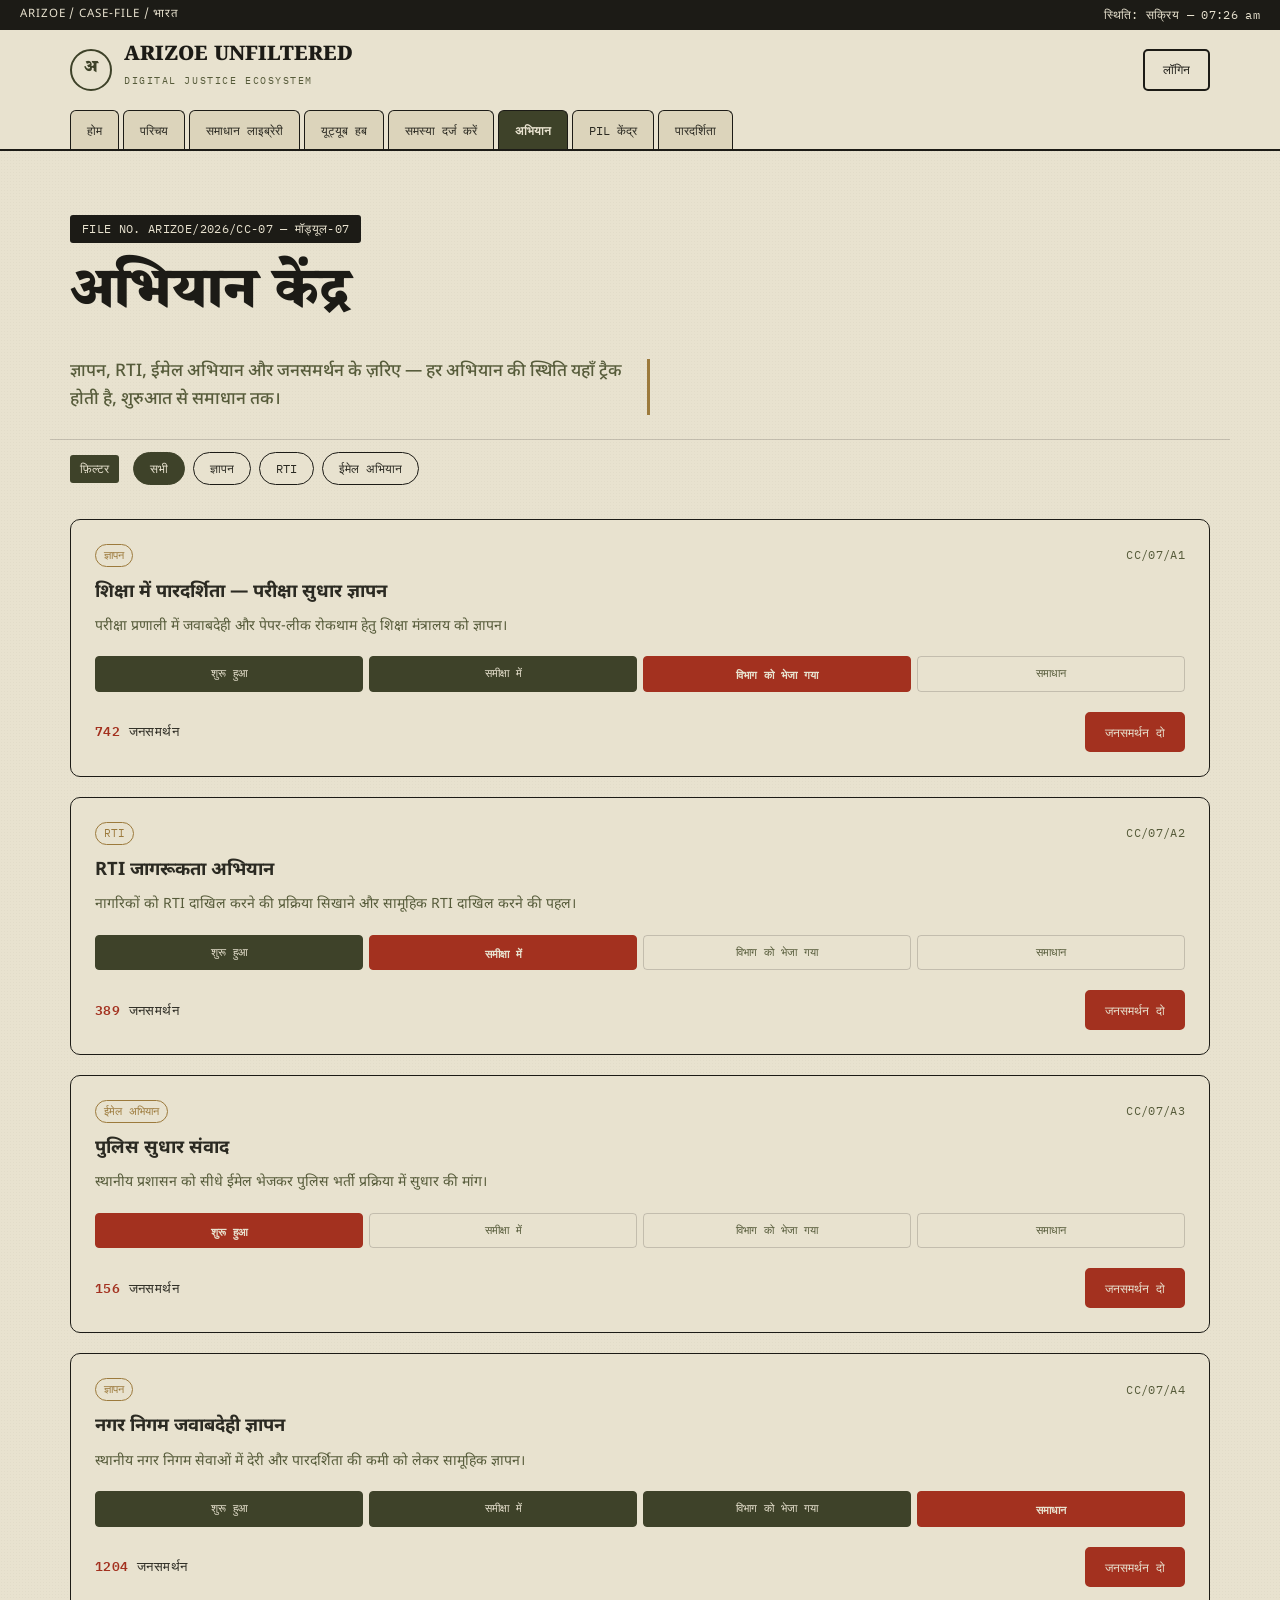
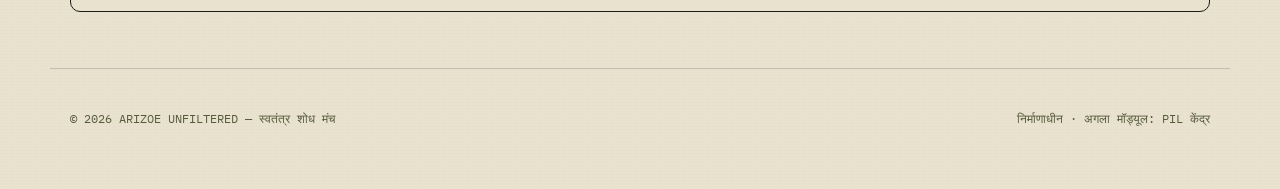
==== commit 959c9705: "Update campaigns.html" ====
--- a/campaigns.html
+++ b/campaigns.html
@@ -26,15 +26,17 @@
         </div>
       </a>
     </div>
+    <a href="login.html" class="btn btn-ghost" style="padding:9px 18px;font-size:0.78rem;display:inline-block;">लॉगिन</a>
   </div>
   <nav class="tabs">
     <a href="index.html#home" data-tab>होम</a>
     <a href="index.html#about" data-tab>परिचय</a>
+    <a href="library.html" data-tab>समाधान लाइब्रेरी</a>
     <a href="index.html#hub" data-tab>यूट्यूब हब</a>
     <a href="complaint.html" data-tab>समस्या दर्ज करें</a>
     <a href="campaigns.html" class="active" data-tab>अभियान</a>
     <a href="pil.html" data-tab>PIL केंद्र</a>
-    <a href="#" data-tab data-soon>पारदर्शिता</a>
+    <a href="dashboard.html" data-tab>पारदर्शिता</a>
   </nav>
 </header>
 
--- a/style.css
+++ b/style.css
@@ -366,5 +366,91 @@
     display:flex;align-items:center;justify-content:center;
     font-family:'IBM Plex Mono',monospace;font-size:0.75rem;
     flex-shrink:0;
-          }
+  }
+
+  /* ---------- Campaign Center ---------- */
+  .filter-row{display:flex;gap:8px;flex-wrap:wrap;}
+  .filter-chip{
+    font-family:'IBM Plex Mono',monospace;font-size:0.76rem;
+    padding:8px 16px;border-radius:20px;
+    border:1.5px solid var(--ink);
+    background:var(--paper);color:var(--charcoal);
+    cursor:pointer;
+  }
+  .filter-chip.active{background:var(--olive);color:var(--paper);border-color:var(--olive);}
+  .filter-chip:hover:not(.active){background:var(--paper-dark);}
+
+  .campaign-list{display:flex;flex-direction:column;gap:20px;margin-top:28px;}
+  .campaign-card{
+    border:1.5px solid var(--ink);border-radius:10px;
+    padding:24px;background:var(--paper);
+  }
+  .campaign-top{display:flex;justify-content:space-between;align-items:center;margin-bottom:12px;}
+  .campaign-id{font-size:0.72rem;color:var(--olive-light);}
+  .campaign-card h4{font-size:1.15rem;margin-bottom:8px;}
+  .campaign-card p{font-size:0.88rem;color:var(--olive-light);margin-bottom:18px;}
+
+  .status-track{display:flex;gap:6px;margin-bottom:20px;flex-wrap:wrap;}
+  .status-step{
+    flex:1;min-width:110px;
+    font-family:'IBM Plex Mono',monospace;font-size:0.68rem;
+    text-align:center;padding:8px 6px;
+    border:1px solid var(--line);border-radius:4px;
+    color:var(--olive-light);
+    background:transparent;
+  }
+  .status-step.done{background:var(--olive);color:var(--paper);border-color:var(--olive);}
+  .status-step.active{background:var(--stamp);color:var(--paper);border-color:var(--stamp);font-weight:600;}
+
+  .campaign-foot{display:flex;justify-content:space-between;align-items:center;flex-wrap:wrap;gap:12px;}
+  .support-count{font-size:0.82rem;color:var(--charcoal);}
+  .count-num{color:var(--stamp);font-weight:600;}
+  .support-btn{padding:10px 18px;font-size:0.78rem;}
+
+  /* ---------- PIL Center ---------- */
+  .pil-card{
+    border:1.5px solid var(--ink);border-radius:10px;
+    padding:24px;background:var(--paper);
+    margin-bottom:20px;
+  }
+  .pil-top{display:flex;justify-content:space-between;align-items:flex-start;flex-wrap:wrap;gap:10px;margin-bottom:14px;}
+  .pil-court{font-size:0.72rem;color:var(--olive-light);font-family:'IBM Plex Mono',monospace;}
+  .pil-card h4{font-size:1.1rem;margin-bottom:6px;}
+  .pil-card p{font-size:0.88rem;color:var(--olive-light);margin-bottom:16px;}
+  .pil-status{
+    font-family:'IBM Plex Mono',monospace;font-size:0.68rem;
+    padding:4px 12px;border-radius:20px;font-weight:600;
+    display:inline-block;white-space:nowrap;
+  }
+  .pil-status.pending{background:var(--gold);color:var(--ink);}
+  .pil-status.hearing{background:var(--stamp);color:var(--paper);}
+  .pil-status.disposed{background:var(--olive);color:var(--paper);}
+
+  .pil-meta-row{
+    display:grid;grid-template-columns:repeat(3,1fr);gap:16px;
+    padding-top:16px;border-top:1px dashed var(--line);
+    margin-bottom:16px;
+  }
+  @media(max-width:700px){.pil-meta-row{grid-template-columns:1fr 1fr;}}
+  .pil-meta-row div{font-size:0.8rem;}
+  .pil-meta-row .lbl{
+    display:block;font-family:'IBM Plex Mono',monospace;font-size:0.66rem;
+    color:var(--olive);text-transform:uppercase;letter-spacing:0.04em;margin-bottom:3px;
+  }
+
+  .pil-links{display:flex;gap:10px;flex-wrap:wrap;}
+  .pil-links a{
+    font-family:'IBM Plex Mono',monospace;font-size:0.7rem;
+    border:1px solid var(--ink);padding:7px 14px;border-radius:4px;
+  }
+  .pil-links a.order{background:var(--ink);color:var(--paper);border-color:var(--ink);}
+
+  .draft-banner{
+    border:2px solid var(--gold);border-radius:10px;
+    padding:26px;margin-bottom:36px;
+    display:flex;justify-content:space-between;align-items:center;flex-wrap:wrap;gap:16px;
+    background:var(--paper-dark);
+  }
+  .draft-banner h4{font-size:1.15rem;margin-bottom:6px;}
+  .draft-banner p{font-size:0.85rem;color:var(--olive-light);max-width:52ch;}
                           
